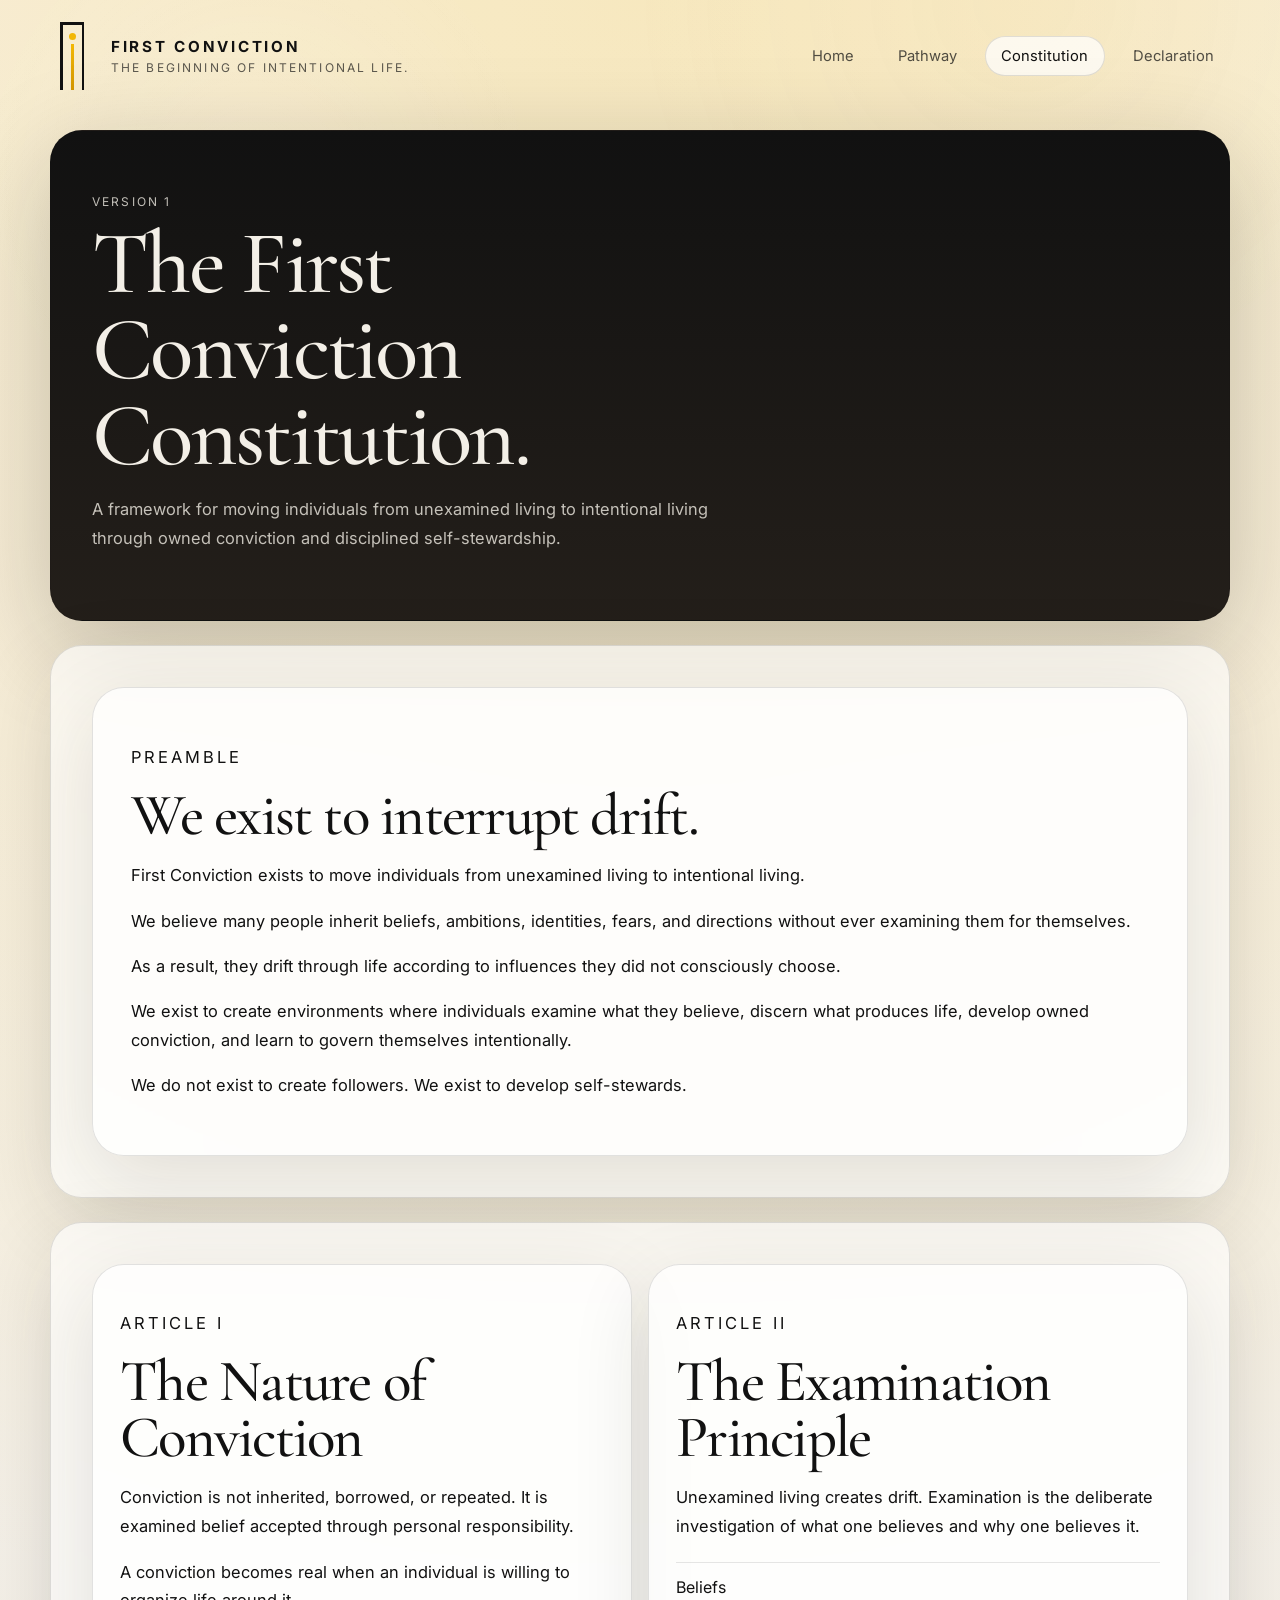
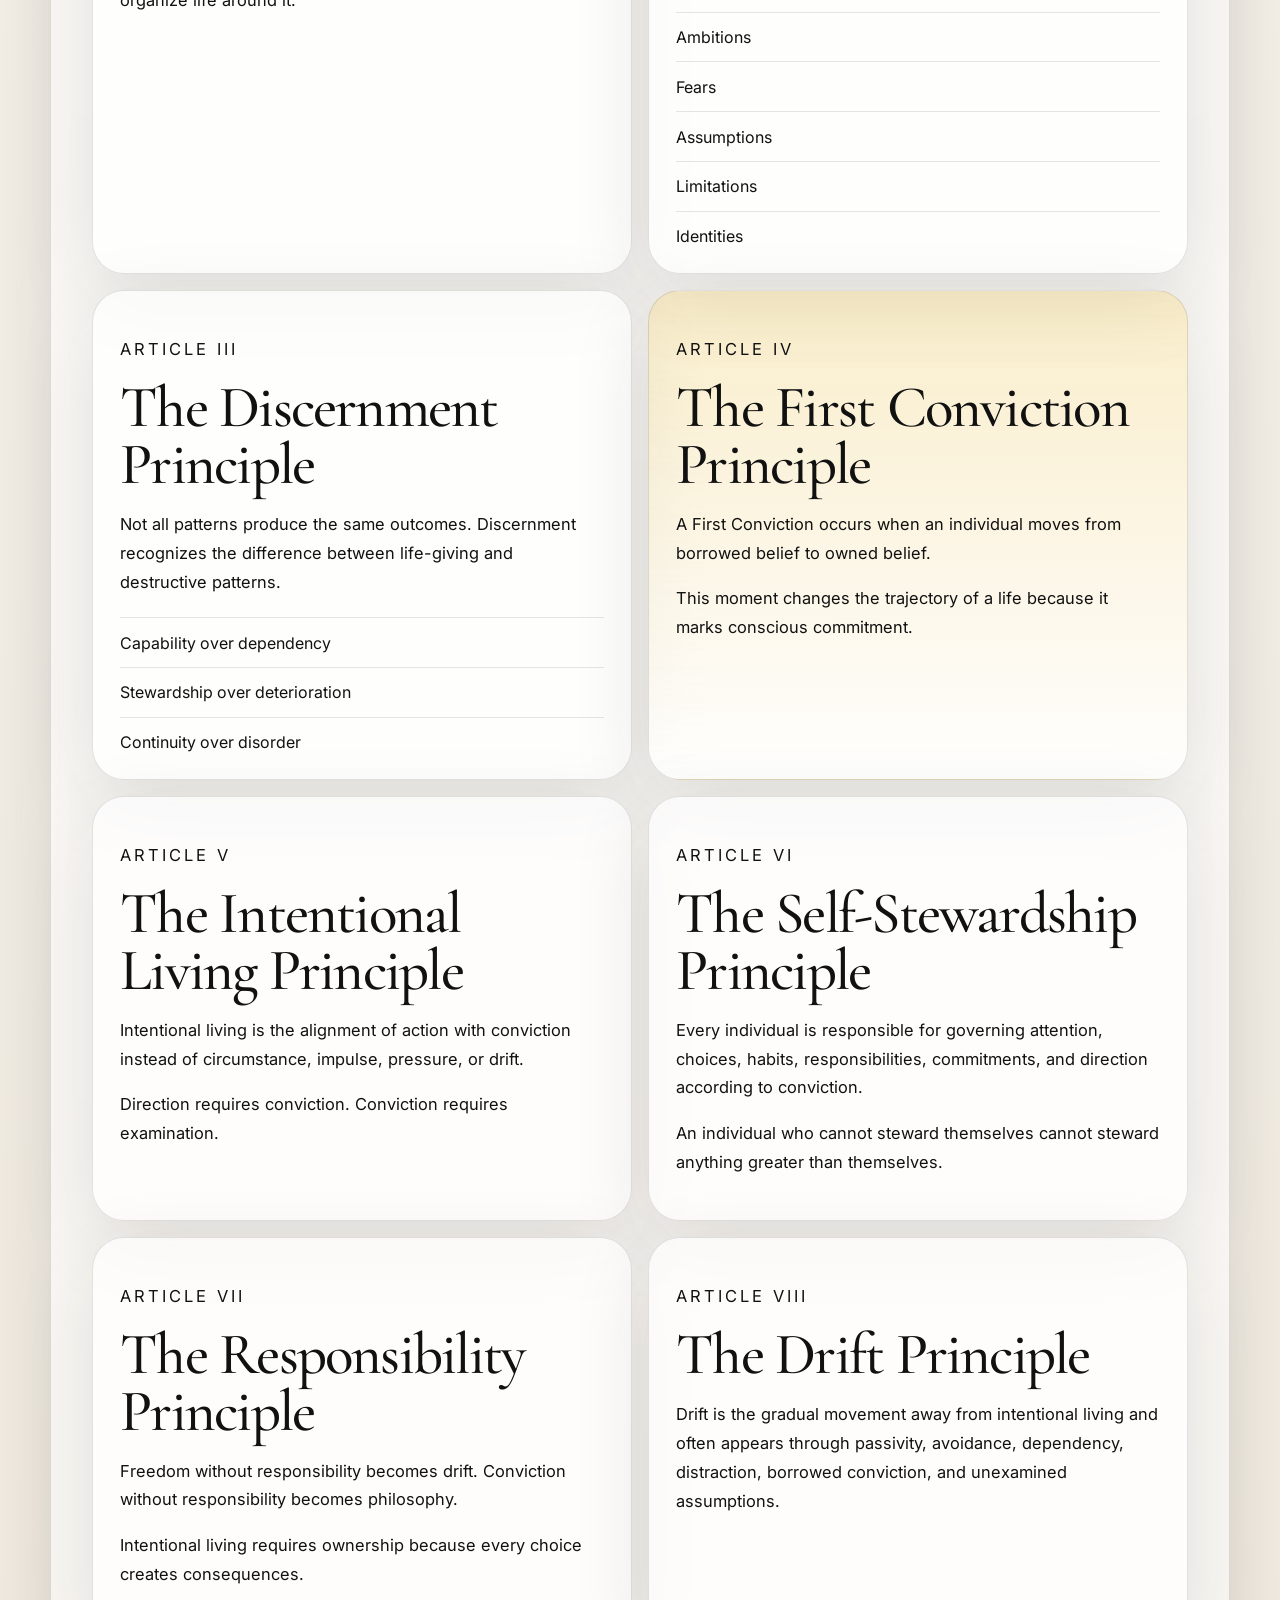
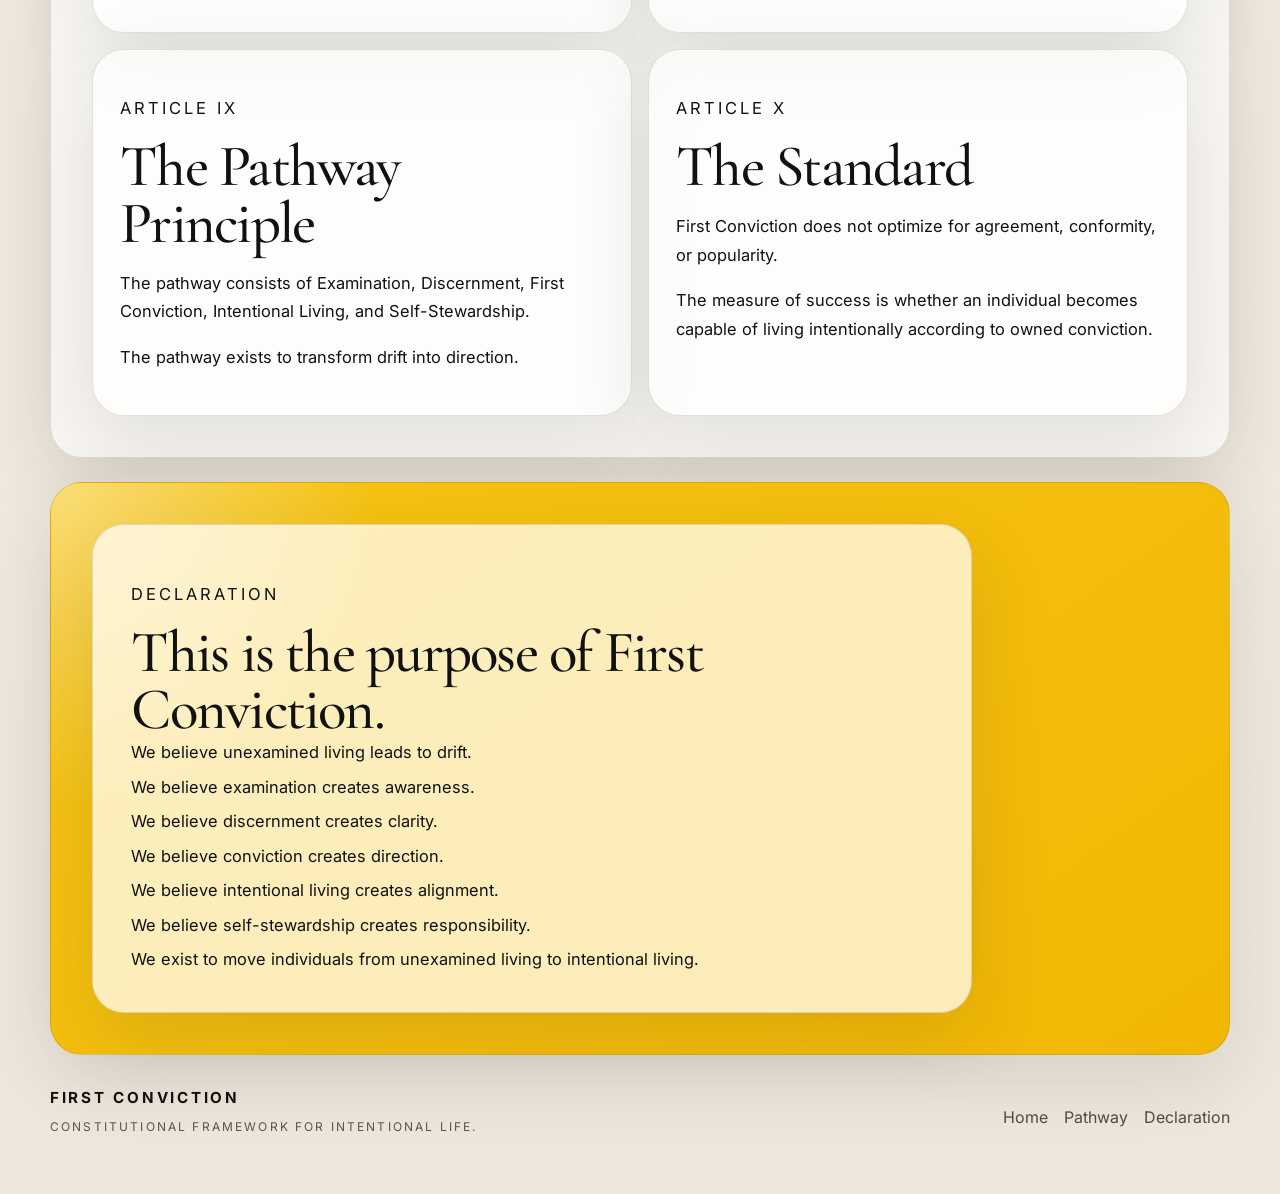
==== constitution.html @ e295a841 "Initial public site for First Conviction" ====
<!DOCTYPE html>
<html lang="en">
<head>
  <meta charset="UTF-8">
  <meta name="viewport" content="width=device-width, initial-scale=1.0">
  <title>First Conviction | Constitution</title>
  <meta name="description" content="Read the First Conviction Constitution, including the ten articles that define its doctrine and pathway.">
  <link rel="preconnect" href="https://fonts.googleapis.com">
  <link rel="preconnect" href="https://fonts.gstatic.com" crossorigin>
  <link href="https://fonts.googleapis.com/css2?family=Cormorant+Garamond:wght@400;500;600;700&family=Inter:wght@400;500;600;700;800&display=swap" rel="stylesheet">
  <link rel="icon" href="assets/brand-mark.svg" type="image/svg+xml">
  <link rel="stylesheet" href="styles.css">
</head>
<body data-page="constitution">
  <div class="site-shell">
    <header class="site-header">
      <a class="brand" href="index.html" aria-label="First Conviction home">
        <span class="brand-mark" aria-hidden="true">
          <span class="brand-mark__dot"></span>
          <span class="brand-mark__left"></span>
          <span class="brand-mark__center"></span>
          <span class="brand-mark__right"></span>
        </span>
        <span class="brand-copy">
          <strong>First Conviction</strong>
          <span>The beginning of intentional life.</span>
        </span>
      </a>
      <nav class="site-nav" aria-label="Primary">
        <a href="index.html">Home</a>
        <a href="pathway.html">Pathway</a>
        <a href="constitution.html">Constitution</a>
        <a href="declaration.html">Declaration</a>
      </nav>
    </header>

    <main>
      <section class="page-hero page-hero--dark reveal">
        <p class="eyebrow">Version 1</p>
        <h1>The First Conviction Constitution.</h1>
        <p class="page-hero__lede">
          A framework for moving individuals from unexamined living to intentional living through owned conviction and disciplined self-stewardship.
        </p>
      </section>

      <section class="section reveal">
        <article class="constitution-block">
          <p class="eyebrow">Preamble</p>
          <h2>We exist to interrupt drift.</h2>
          <p>First Conviction exists to move individuals from unexamined living to intentional living.</p>
          <p>We believe many people inherit beliefs, ambitions, identities, fears, and directions without ever examining them for themselves.</p>
          <p>As a result, they drift through life according to influences they did not consciously choose.</p>
          <p>We exist to create environments where individuals examine what they believe, discern what produces life, develop owned conviction, and learn to govern themselves intentionally.</p>
          <p>We do not exist to create followers. We exist to develop self-stewards.</p>
        </article>
      </section>

      <section class="section constitution-grid reveal">
        <article class="constitution-card">
          <p class="eyebrow">Article I</p>
          <h2>The Nature of Conviction</h2>
          <p>Conviction is not inherited, borrowed, or repeated. It is examined belief accepted through personal responsibility.</p>
          <p>A conviction becomes real when an individual is willing to organize life around it.</p>
        </article>
        <article class="constitution-card">
          <p class="eyebrow">Article II</p>
          <h2>The Examination Principle</h2>
          <p>Unexamined living creates drift. Examination is the deliberate investigation of what one believes and why one believes it.</p>
          <ul class="line-list">
            <li>Beliefs</li>
            <li>Ambitions</li>
            <li>Fears</li>
            <li>Assumptions</li>
            <li>Limitations</li>
            <li>Identities</li>
          </ul>
        </article>
        <article class="constitution-card">
          <p class="eyebrow">Article III</p>
          <h2>The Discernment Principle</h2>
          <p>Not all patterns produce the same outcomes. Discernment recognizes the difference between life-giving and destructive patterns.</p>
          <ul class="line-list">
            <li>Capability over dependency</li>
            <li>Stewardship over deterioration</li>
            <li>Continuity over disorder</li>
          </ul>
        </article>
        <article class="constitution-card constitution-card--accent">
          <p class="eyebrow">Article IV</p>
          <h2>The First Conviction Principle</h2>
          <p>A First Conviction occurs when an individual moves from borrowed belief to owned belief.</p>
          <p>This moment changes the trajectory of a life because it marks conscious commitment.</p>
        </article>
        <article class="constitution-card">
          <p class="eyebrow">Article V</p>
          <h2>The Intentional Living Principle</h2>
          <p>Intentional living is the alignment of action with conviction instead of circumstance, impulse, pressure, or drift.</p>
          <p>Direction requires conviction. Conviction requires examination.</p>
        </article>
        <article class="constitution-card">
          <p class="eyebrow">Article VI</p>
          <h2>The Self-Stewardship Principle</h2>
          <p>Every individual is responsible for governing attention, choices, habits, responsibilities, commitments, and direction according to conviction.</p>
          <p>An individual who cannot steward themselves cannot steward anything greater than themselves.</p>
        </article>
        <article class="constitution-card">
          <p class="eyebrow">Article VII</p>
          <h2>The Responsibility Principle</h2>
          <p>Freedom without responsibility becomes drift. Conviction without responsibility becomes philosophy.</p>
          <p>Intentional living requires ownership because every choice creates consequences.</p>
        </article>
        <article class="constitution-card">
          <p class="eyebrow">Article VIII</p>
          <h2>The Drift Principle</h2>
          <p>Drift is the gradual movement away from intentional living and often appears through passivity, avoidance, dependency, distraction, borrowed conviction, and unexamined assumptions.</p>
        </article>
        <article class="constitution-card">
          <p class="eyebrow">Article IX</p>
          <h2>The Pathway Principle</h2>
          <p>The pathway consists of Examination, Discernment, First Conviction, Intentional Living, and Self-Stewardship.</p>
          <p>The pathway exists to transform drift into direction.</p>
        </article>
        <article class="constitution-card">
          <p class="eyebrow">Article X</p>
          <h2>The Standard</h2>
          <p>First Conviction does not optimize for agreement, conformity, or popularity.</p>
          <p>The measure of success is whether an individual becomes capable of living intentionally according to owned conviction.</p>
        </article>
      </section>

      <section class="section section--gold reveal">
        <article class="constitution-block constitution-block--compact">
          <p class="eyebrow">Declaration</p>
          <h2>This is the purpose of First Conviction.</h2>
          <div class="declaration-lines">
            <p>We believe unexamined living leads to drift.</p>
            <p>We believe examination creates awareness.</p>
            <p>We believe discernment creates clarity.</p>
            <p>We believe conviction creates direction.</p>
            <p>We believe intentional living creates alignment.</p>
            <p>We believe self-stewardship creates responsibility.</p>
            <p>We exist to move individuals from unexamined living to intentional living.</p>
          </div>
        </article>
      </section>
    </main>

    <footer class="site-footer">
      <div>
        <strong>First Conviction</strong>
        <p>Constitutional framework for intentional life.</p>
      </div>
      <div class="footer-links">
        <a href="index.html">Home</a>
        <a href="pathway.html">Pathway</a>
        <a href="declaration.html">Declaration</a>
      </div>
    </footer>
  </div>

  <script src="script.js"></script>
</body>
</html>
---- styles.css ----
:root {
  --conviction-black: #111111;
  --threshold-ivory: #f3efe7;
  --first-yellow: #f2b705;
  --first-yellow-deep: #d39600;
  --ash-grey: #74706a;
  --clay-brown: #7a5e43;
  --midnight-brown: #241f1a;
  --paper: #fbf7f0;
  --border-soft: rgba(17, 17, 17, 0.12);
  --shadow-soft: 0 24px 80px rgba(36, 31, 26, 0.12);
  --shadow-deep: 0 28px 100px rgba(17, 17, 17, 0.22);
  --max-width: 1180px;
  --radius-large: 32px;
  --radius-medium: 20px;
}

*,
*::before,
*::after {
  box-sizing: border-box;
}

html {
  scroll-behavior: smooth;
}

body {
  margin: 0;
  font-family: "Inter", sans-serif;
  color: var(--conviction-black);
  background:
    radial-gradient(circle at top, rgba(242, 183, 5, 0.2), transparent 38%),
    linear-gradient(180deg, #f8f3ea 0%, #f3efe7 42%, #efe7db 100%);
}

body::before {
  content: "";
  position: fixed;
  inset: 0;
  background-image:
    linear-gradient(rgba(255, 255, 255, 0.08), rgba(255, 255, 255, 0.08)),
    radial-gradient(circle at 20% 20%, rgba(255, 255, 255, 0.2), transparent 22%),
    radial-gradient(circle at 80% 0%, rgba(242, 183, 5, 0.08), transparent 30%);
  pointer-events: none;
  opacity: 0.6;
}

a {
  color: inherit;
  text-decoration: none;
}

img {
  max-width: 100%;
  display: block;
}

.site-shell {
  position: relative;
  z-index: 1;
  min-height: 100vh;
}

.site-header,
.site-footer,
.section,
.hero,
.page-hero {
  width: min(var(--max-width), calc(100% - 2rem));
  margin-inline: auto;
}

.site-header {
  display: flex;
  align-items: center;
  justify-content: space-between;
  gap: 1.5rem;
  padding: 1.4rem 0 1rem;
}

.brand {
  display: inline-flex;
  align-items: center;
  gap: 1rem;
}

.brand-copy {
  display: grid;
  gap: 0.25rem;
}

.brand-copy strong,
.site-footer strong {
  font-size: 0.95rem;
  letter-spacing: 0.18em;
  text-transform: uppercase;
}

.brand-copy span,
.site-footer p,
.eyebrow {
  letter-spacing: 0.18em;
  text-transform: uppercase;
  font-size: 0.75rem;
}

.brand-copy span,
.site-footer p {
  color: rgba(17, 17, 17, 0.68);
}

.brand-mark {
  position: relative;
  width: 2.8rem;
  height: 4.2rem;
  display: inline-block;
}

.brand-mark__dot,
.brand-mark__left,
.brand-mark__center,
.brand-mark__right {
  position: absolute;
  display: block;
}

.brand-mark__dot {
  top: 0.65rem;
  left: 50%;
  width: 0.42rem;
  height: 0.42rem;
  margin-left: -0.21rem;
  border-radius: 999px;
  background: var(--first-yellow);
}

.brand-mark__left,
.brand-mark__right {
  top: 0;
  width: 0.18rem;
  height: 100%;
  background: var(--conviction-black);
}

.brand-mark__left {
  left: 0.65rem;
}

.brand-mark__right {
  right: 0.65rem;
}

.brand-mark__center {
  top: 1.35rem;
  left: 50%;
  width: 0.18rem;
  height: calc(100% - 1.35rem);
  margin-left: -0.09rem;
  background: linear-gradient(180deg, var(--first-yellow), var(--first-yellow-deep));
}

.site-header .brand-mark::before,
.site-header .brand-mark::after {
  content: "";
  position: absolute;
  top: 0;
  width: 1rem;
  height: 0.18rem;
  background: var(--conviction-black);
}

.site-header .brand-mark::before {
  left: 0.65rem;
}

.site-header .brand-mark::after {
  right: 0.65rem;
}

.site-nav {
  display: flex;
  flex-wrap: wrap;
  justify-content: flex-end;
  gap: 0.75rem;
}

.site-nav a {
  padding: 0.65rem 0.95rem;
  border: 1px solid transparent;
  border-radius: 999px;
  font-size: 0.92rem;
  color: rgba(17, 17, 17, 0.72);
  transition: background-color 180ms ease, border-color 180ms ease, color 180ms ease;
}

.site-nav a:hover,
.site-nav a[aria-current="page"] {
  color: var(--conviction-black);
  border-color: rgba(17, 17, 17, 0.12);
  background: rgba(255, 255, 255, 0.72);
}

.hero {
  display: grid;
  grid-template-columns: 1.35fr minmax(280px, 0.8fr);
  gap: 1.5rem;
  padding: 3rem 0 2rem;
}

.hero__content,
.hero__panel,
.page-hero,
.section,
.split-section__panel,
.quote-panel,
.constitution-block,
.constitution-card,
.manifesto-card,
.timeline__item {
  border: 1px solid var(--border-soft);
  box-shadow: var(--shadow-soft);
}

.hero__content,
.hero__panel {
  border-radius: var(--radius-large);
  padding: clamp(2rem, 4vw, 4rem);
}

.hero__content {
  background:
    radial-gradient(circle at top left, rgba(255, 234, 170, 0.32), transparent 35%),
    linear-gradient(145deg, #f8f3ea 0%, #f2ebe0 100%);
}

.hero__panel {
  align-self: stretch;
  background:
    linear-gradient(180deg, rgba(17, 17, 17, 0.96), rgba(36, 31, 26, 0.96)),
    var(--conviction-black);
  color: var(--threshold-ivory);
}

.hero h1,
.page-hero h1,
.section-heading h2,
.split-section h2,
.constitution-block h2,
.constitution-card h2,
.manifesto__intro h2,
.timeline h2,
.quote-panel blockquote,
.hero__panel blockquote {
  font-family: "Cormorant Garamond", serif;
  font-weight: 500;
  line-height: 0.96;
  letter-spacing: -0.03em;
  margin: 0;
}

.hero h1 {
  font-size: clamp(3.7rem, 9vw, 7.3rem);
  max-width: 10ch;
}

.hero__lede,
.page-hero__lede,
.principle-card p,
.split-section p,
.constitution-card p,
.constitution-block p,
.manifesto-card p,
.timeline p,
.quote-card p,
.quote-panel {
  font-size: 1.03rem;
  line-height: 1.75;
}

.hero__lede {
  max-width: 54ch;
  margin: 1.5rem 0 0;
  color: rgba(17, 17, 17, 0.82);
}

.hero__actions {
  display: flex;
  flex-wrap: wrap;
  gap: 0.9rem;
  margin-top: 2rem;
}

.button,
.text-link {
  transition: transform 180ms ease, box-shadow 180ms ease, background-color 180ms ease;
}

.button {
  display: inline-flex;
  align-items: center;
  justify-content: center;
  min-height: 3.3rem;
  padding: 0.9rem 1.2rem;
  border-radius: 999px;
  font-weight: 700;
  letter-spacing: 0.04em;
  text-transform: uppercase;
  font-size: 0.78rem;
}

.button:hover,
.text-link:hover {
  transform: translateY(-2px);
}

.button--primary {
  background: linear-gradient(135deg, var(--first-yellow), #ffd44c);
  color: var(--conviction-black);
  box-shadow: 0 18px 35px rgba(242, 183, 5, 0.25);
}

.button--ghost {
  border: 1px solid rgba(17, 17, 17, 0.12);
  background: rgba(255, 255, 255, 0.66);
}

.hero__panel blockquote,
.quote-panel blockquote {
  font-size: clamp(2rem, 4vw, 3.5rem);
}

.hero__panel p {
  color: rgba(243, 239, 231, 0.82);
}

.section,
.page-hero {
  margin-top: 1.5rem;
  border-radius: var(--radius-large);
  padding: clamp(1.8rem, 3.2vw, 3.2rem);
  background: rgba(255, 255, 255, 0.62);
  backdrop-filter: blur(10px);
}

.page-hero {
  padding-top: clamp(2.5rem, 4vw, 4rem);
  padding-bottom: clamp(2.5rem, 4vw, 4rem);
}

.page-hero--dark {
  background:
    linear-gradient(180deg, rgba(17, 17, 17, 0.94), rgba(36, 31, 26, 0.96)),
    var(--conviction-black);
  color: var(--threshold-ivory);
  box-shadow: var(--shadow-deep);
}

.page-hero--dark .page-hero__lede,
.page-hero--dark .eyebrow {
  color: rgba(243, 239, 231, 0.78);
}

.page-hero--gold {
  background:
    radial-gradient(circle at top right, rgba(255, 255, 255, 0.5), transparent 28%),
    linear-gradient(145deg, #f7c514, var(--first-yellow));
}

.page-hero--light {
  background:
    radial-gradient(circle at top left, rgba(242, 183, 5, 0.2), transparent 24%),
    linear-gradient(145deg, rgba(255, 255, 255, 0.88), rgba(243, 239, 231, 0.88));
}

.page-hero h1 {
  font-size: clamp(3rem, 7vw, 5.8rem);
  max-width: 12ch;
}

.page-hero__lede {
  max-width: 62ch;
  margin-top: 1rem;
}

.section--gold {
  background:
    radial-gradient(circle at top left, rgba(255, 255, 255, 0.42), transparent 25%),
    linear-gradient(145deg, #f7c514, var(--first-yellow));
}

.section-heading {
  display: grid;
  gap: 0.75rem;
  margin-bottom: 1.5rem;
}

.section-heading h2,
.split-section h2,
.constitution-block h2,
.constitution-card h2,
.manifesto__intro h2,
.timeline h2 {
  font-size: clamp(2.2rem, 4.6vw, 4rem);
}

.principles-grid,
.quote-grid,
.constitution-grid,
.manifesto__beliefs {
  display: grid;
  gap: 1rem;
}

.principles-grid,
.quote-grid,
.manifesto__beliefs {
  grid-template-columns: repeat(3, minmax(0, 1fr));
}

.principle-card,
.quote-card,
.manifesto-card {
  border-radius: var(--radius-medium);
  padding: 1.4rem;
  background: rgba(255, 255, 255, 0.72);
  border: 1px solid rgba(17, 17, 17, 0.1);
}

.principle-card h3,
.path-step h3,
.quote-card__label,
.manifesto-card h3 {
  margin-top: 0;
  letter-spacing: 0.12em;
  text-transform: uppercase;
  font-size: 0.86rem;
}

.pathway-strip {
  display: grid;
  grid-template-columns: repeat(6, minmax(0, 1fr));
  gap: 1rem;
}

.path-step {
  position: relative;
  min-height: 16rem;
  padding: 1.3rem;
  border-radius: var(--radius-medium);
  background: linear-gradient(180deg, rgba(255, 255, 255, 0.72), rgba(247, 243, 236, 0.84));
  border: 1px solid rgba(17, 17, 17, 0.1);
  display: grid;
  align-content: start;
}

.path-step--accent {
  background: linear-gradient(180deg, rgba(242, 183, 5, 0.2), rgba(255, 255, 255, 0.8));
  border-color: rgba(242, 183, 5, 0.5);
}

.path-step__number,
.timeline__number {
  display: inline-flex;
  align-items: center;
  justify-content: center;
  width: 2.4rem;
  height: 2.4rem;
  border-radius: 999px;
  border: 1px solid rgba(17, 17, 17, 0.15);
  margin-bottom: 1.1rem;
  font-weight: 700;
}

.split-section {
  display: grid;
  grid-template-columns: repeat(2, minmax(0, 1fr));
  gap: 1rem;
  background: transparent;
  border: 0;
  box-shadow: none;
  padding: 0;
}

.split-section__panel {
  border-radius: var(--radius-large);
  padding: clamp(1.8rem, 3vw, 3rem);
}

.split-section__panel--dark {
  background:
    linear-gradient(180deg, rgba(17, 17, 17, 0.95), rgba(36, 31, 26, 0.96)),
    var(--conviction-black);
  color: var(--threshold-ivory);
  box-shadow: var(--shadow-deep);
}

.split-section__panel--dark p,
.split-section__panel--dark .eyebrow,
.split-section__panel--dark li,
.split-section__panel--dark .text-link {
  color: rgba(243, 239, 231, 0.82);
}

.split-section__panel--light {
  background: rgba(255, 255, 255, 0.72);
}

.line-list {
  list-style: none;
  padding: 0;
  margin: 1.3rem 0 0;
  display: grid;
  gap: 0.9rem;
}

.line-list li {
  padding-top: 0.9rem;
  border-top: 1px solid rgba(17, 17, 17, 0.1);
}

.text-link {
  display: inline-flex;
  align-items: center;
  gap: 0.5rem;
  margin-top: 1rem;
  font-weight: 700;
  text-transform: uppercase;
  letter-spacing: 0.08em;
  font-size: 0.8rem;
}

.text-link::after {
  content: "\2192";
}

.quote-grid {
  grid-template-columns: repeat(3, minmax(0, 1fr));
}

.quote-card {
  min-height: 12rem;
}

.quote-card__label {
  color: rgba(17, 17, 17, 0.56);
}

.timeline {
  display: grid;
  gap: 1rem;
}

.timeline__item {
  display: grid;
  grid-template-columns: auto 1fr;
  gap: 1.2rem;
  align-items: start;
  border-radius: var(--radius-medium);
  padding: 1.5rem;
  background: rgba(255, 255, 255, 0.72);
}

.timeline__item--accent {
  background:
    linear-gradient(180deg, rgba(242, 183, 5, 0.16), rgba(255, 255, 255, 0.82));
}

.timeline__item .prompt {
  margin-bottom: 0;
  color: var(--clay-brown);
  font-weight: 600;
}

.constitution-grid {
  grid-template-columns: repeat(2, minmax(0, 1fr));
}

.constitution-card,
.constitution-block {
  border-radius: var(--radius-large);
  background: rgba(255, 255, 255, 0.72);
}

.constitution-card {
  padding: 1.7rem;
}

.constitution-card--accent {
  background: linear-gradient(180deg, rgba(242, 183, 5, 0.18), rgba(255, 255, 255, 0.8));
}

.constitution-block {
  padding: clamp(1.9rem, 3vw, 3rem);
}

.constitution-block--compact {
  max-width: 880px;
}

.declaration-lines {
  display: grid;
  gap: 0.35rem;
}

.declaration-lines p {
  margin: 0;
}

.manifesto {
  display: grid;
  gap: 1.5rem;
}

.manifesto__intro {
  max-width: 64ch;
}

.quote-panel {
  display: grid;
  gap: 1.5rem;
  border-radius: var(--radius-large);
  padding: clamp(2rem, 3vw, 3rem);
  background: linear-gradient(145deg, rgba(255, 255, 255, 0.86), rgba(247, 243, 236, 0.9));
}

.site-footer {
  display: flex;
  justify-content: space-between;
  align-items: center;
  gap: 1rem;
  padding: 2rem 0 3rem;
}

.footer-links {
  display: flex;
  flex-wrap: wrap;
  gap: 1rem;
}

.footer-links a {
  color: rgba(17, 17, 17, 0.72);
}

.reveal {
  opacity: 0;
  transform: translateY(24px);
  transition: opacity 700ms ease, transform 700ms ease;
}

.reveal.is-visible {
  opacity: 1;
  transform: translateY(0);
}

@media (max-width: 1080px) {
  .hero,
  .split-section,
  .principles-grid,
  .quote-grid,
  .constitution-grid,
  .manifesto__beliefs {
    grid-template-columns: 1fr;
  }

  .pathway-strip {
    grid-template-columns: repeat(2, minmax(0, 1fr));
  }
}

@media (max-width: 760px) {
  .site-header,
  .site-footer {
    flex-direction: column;
    align-items: flex-start;
  }

  .site-nav {
    justify-content: flex-start;
  }

  .hero {
    grid-template-columns: 1fr;
    padding-top: 1.5rem;
  }

  .hero h1,
  .page-hero h1,
  .section-heading h2,
  .split-section h2,
  .constitution-block h2,
  .constitution-card h2,
  .manifesto__intro h2,
  .timeline h2,
  .hero__panel blockquote,
  .quote-panel blockquote {
    line-height: 1.02;
  }

  .pathway-strip,
  .constitution-grid {
    grid-template-columns: 1fr;
  }

  .timeline__item {
    grid-template-columns: 1fr;
  }
}

@media (prefers-reduced-motion: reduce) {
  html {
    scroll-behavior: auto;
  }

  .reveal,
  .button,
  .text-link,
  .site-nav a {
    transition: none;
  }

  .reveal {
    opacity: 1;
    transform: none;
  }
}
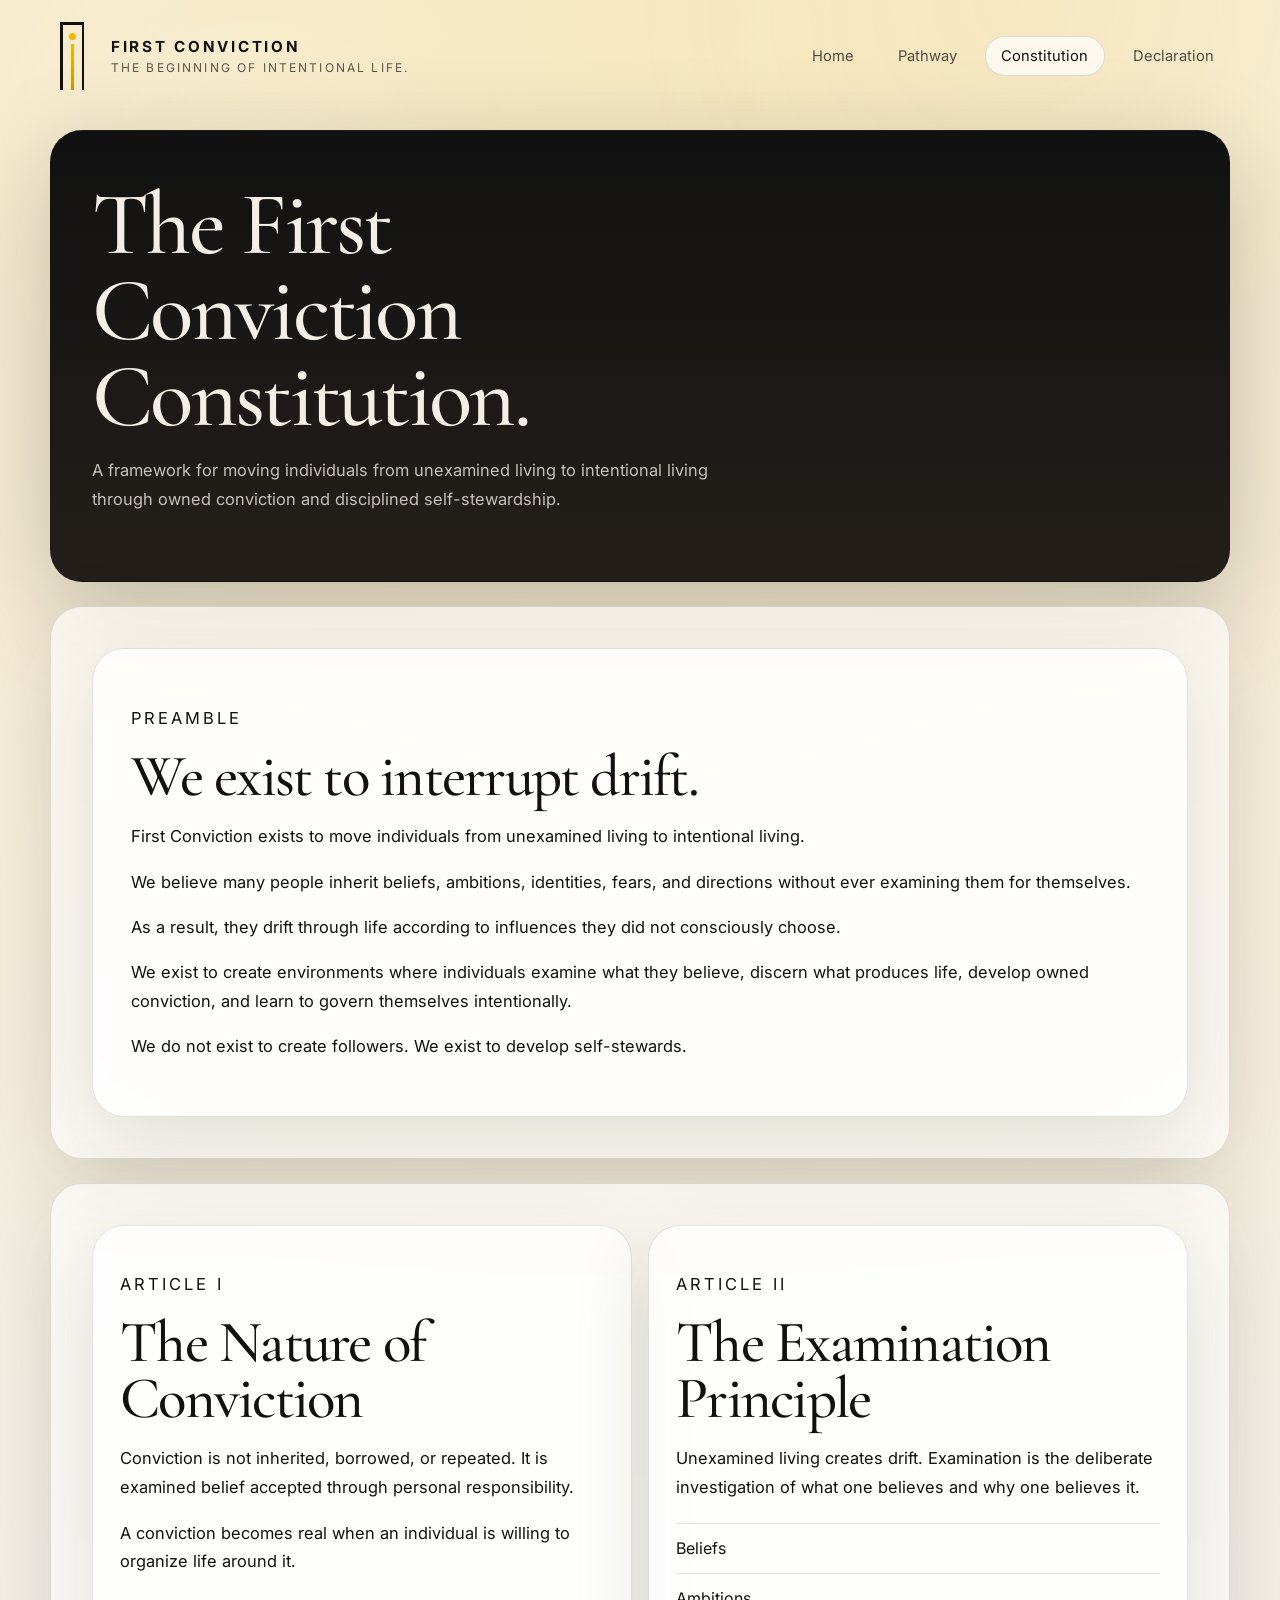
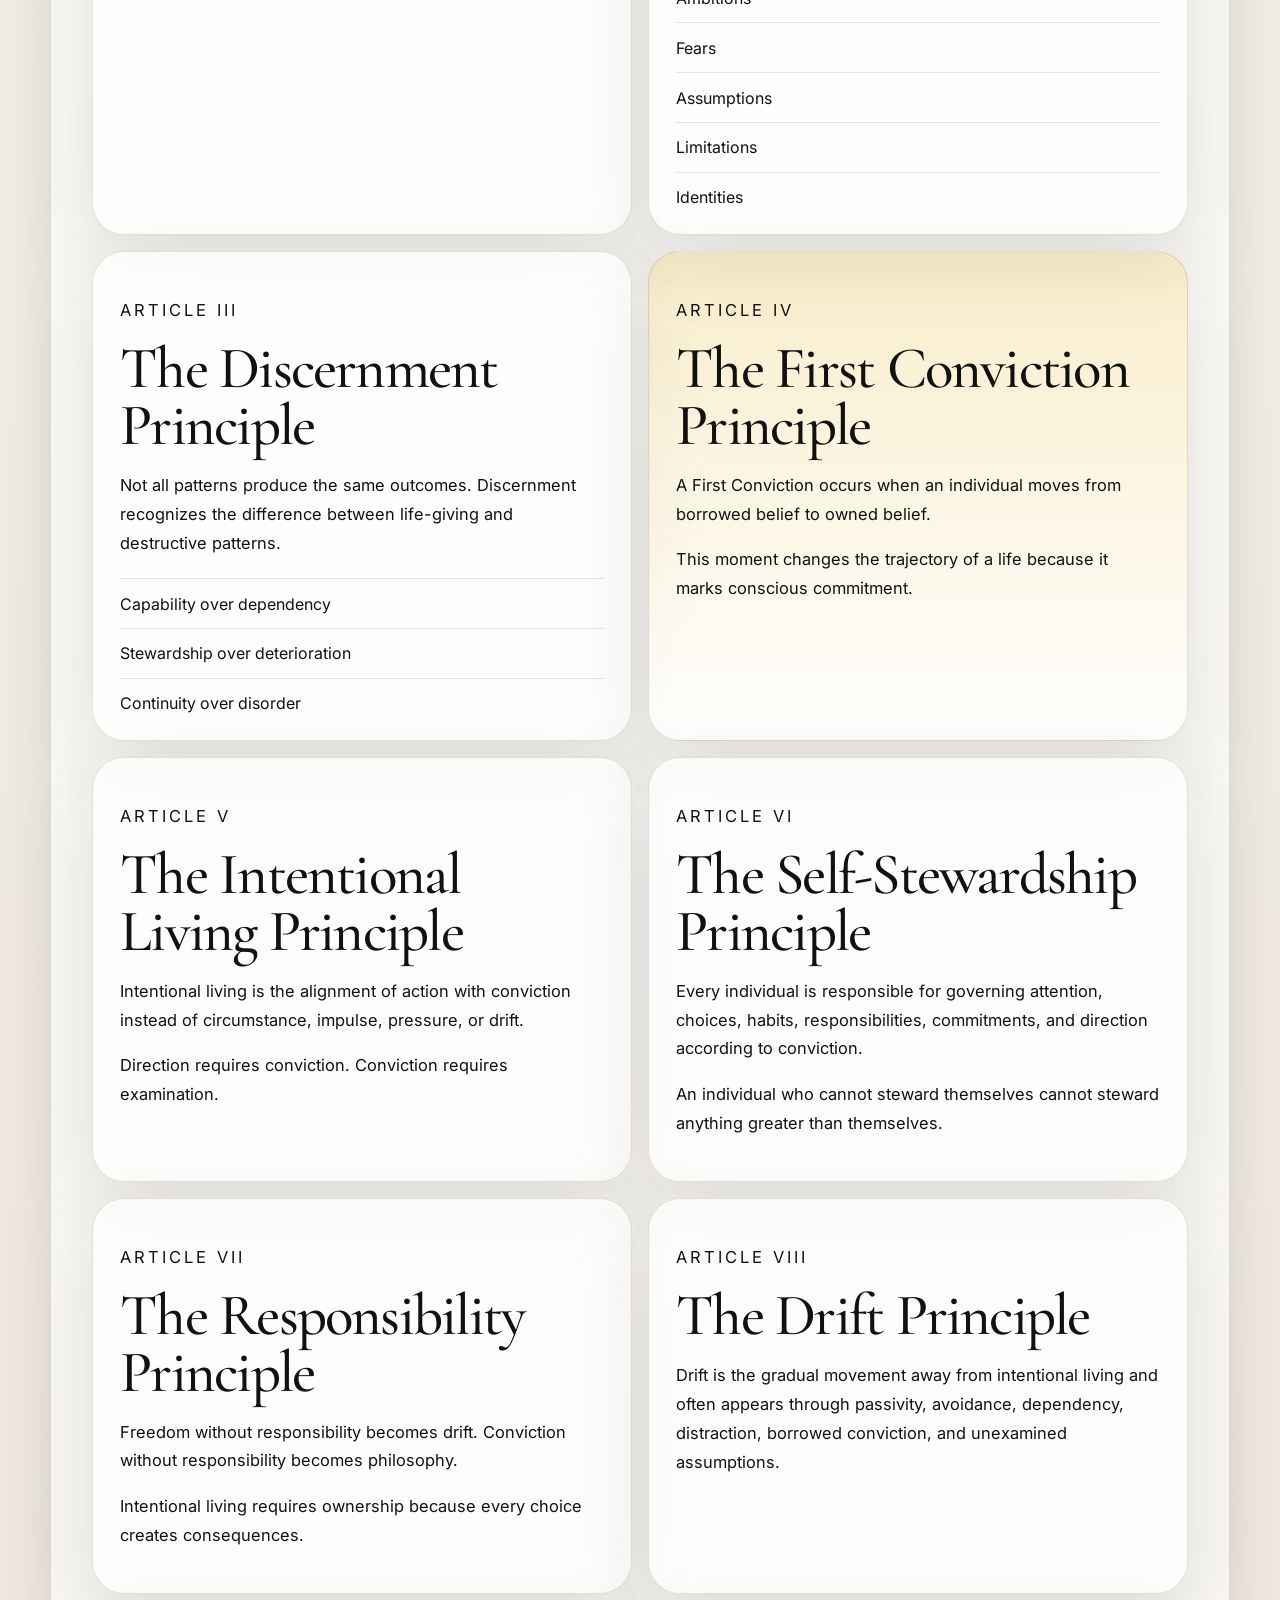
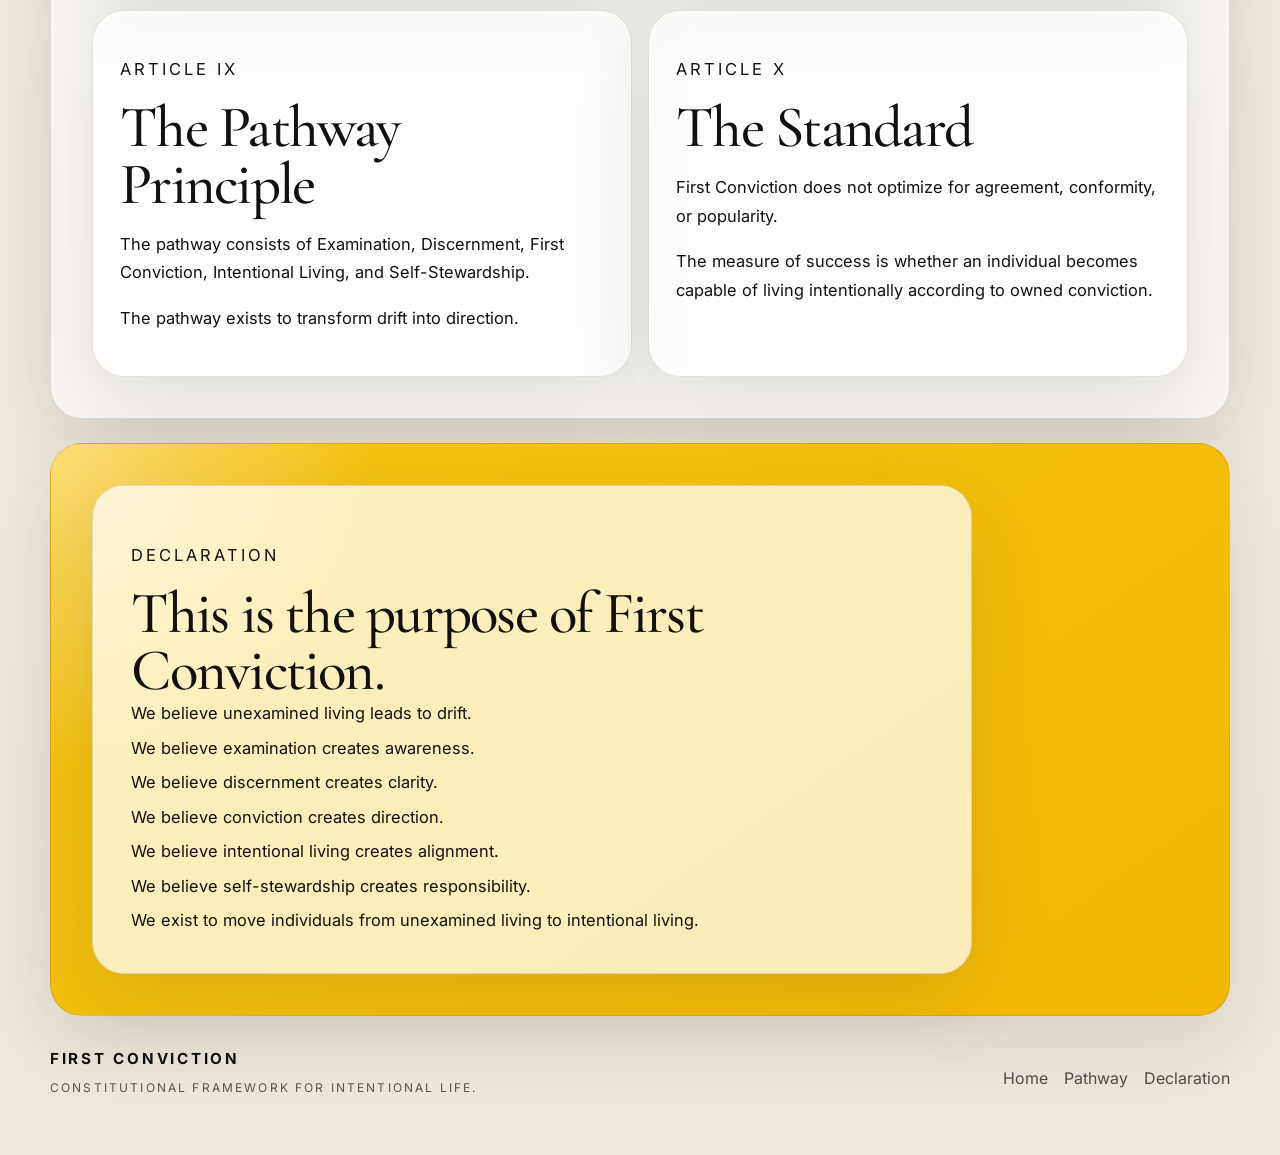
==== commit 5de363ea: "Remove version references" ====
--- a/constitution.html
+++ b/constitution.html
@@ -36,7 +36,6 @@
 
     <main>
       <section class="page-hero page-hero--dark reveal">
-        <p class="eyebrow">Version 1</p>
         <h1>The First Conviction Constitution.</h1>
         <p class="page-hero__lede">
           A framework for moving individuals from unexamined living to intentional living through owned conviction and disciplined self-stewardship.
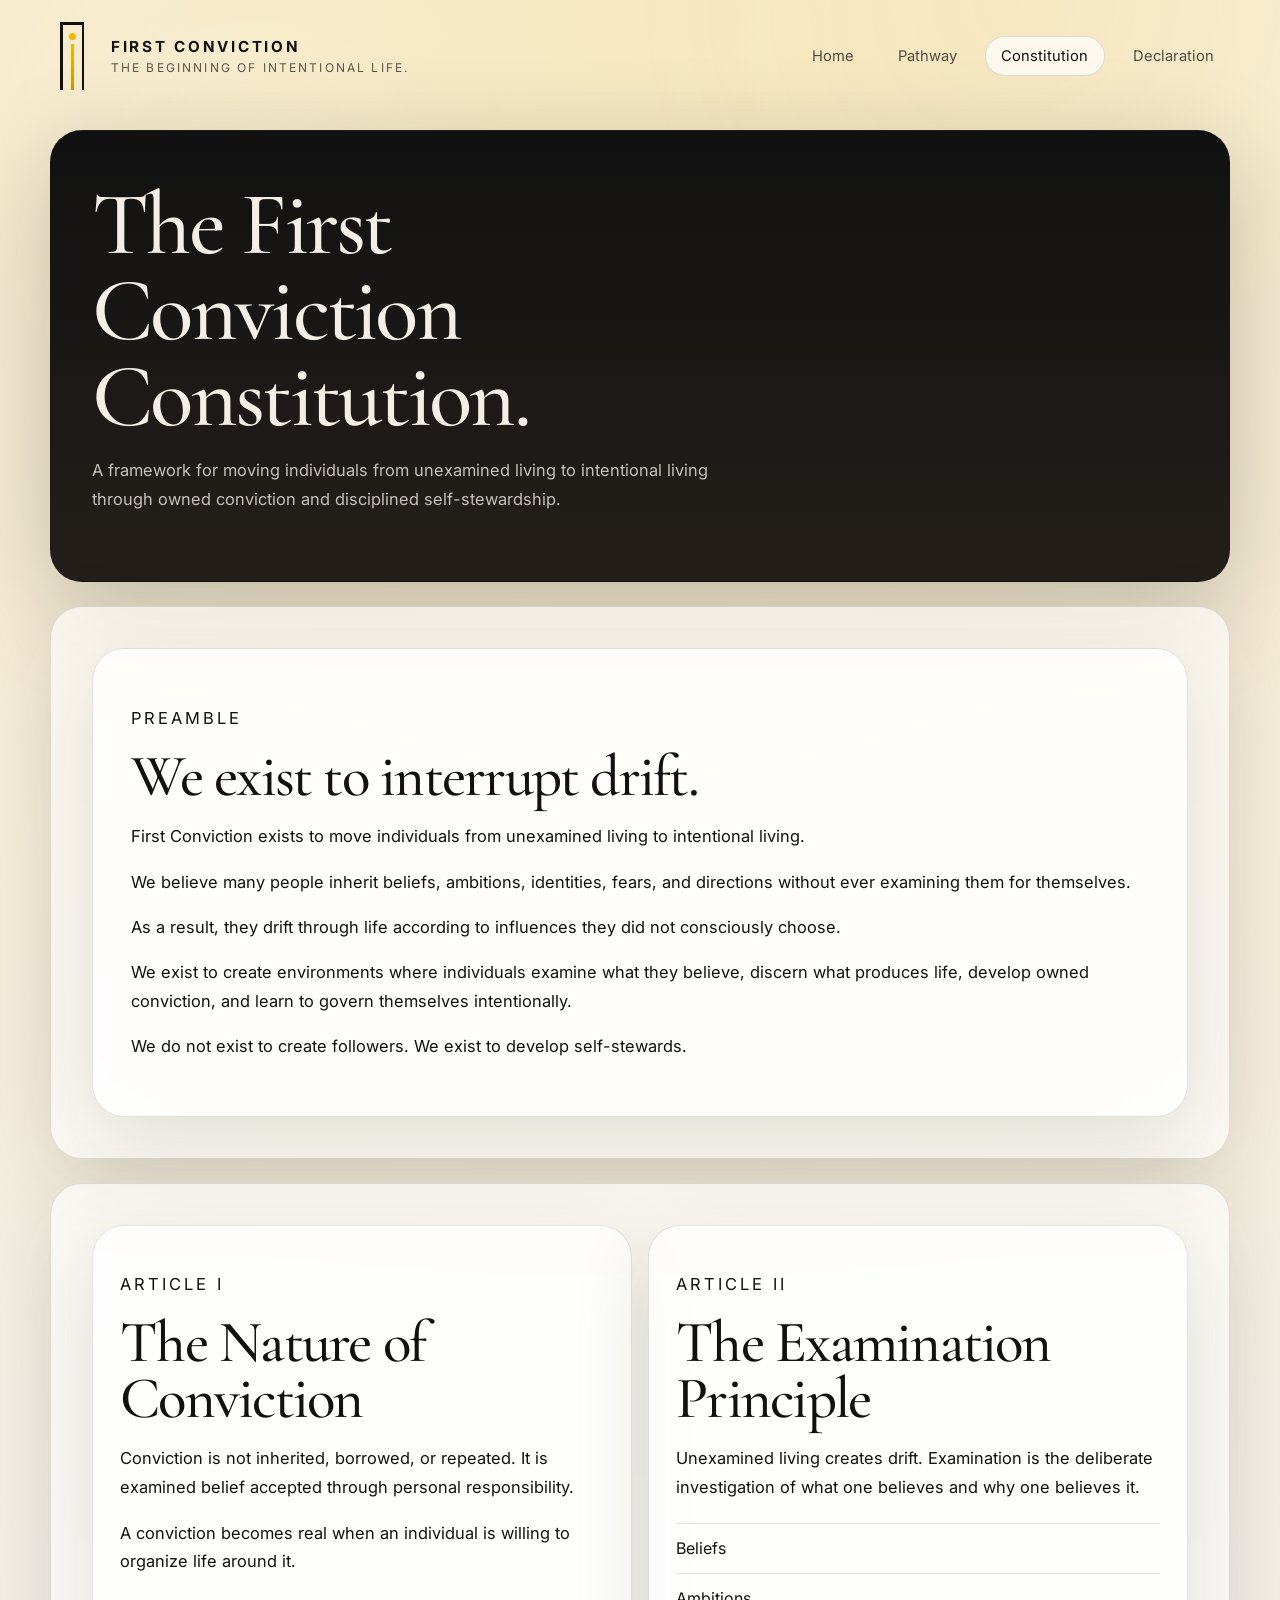
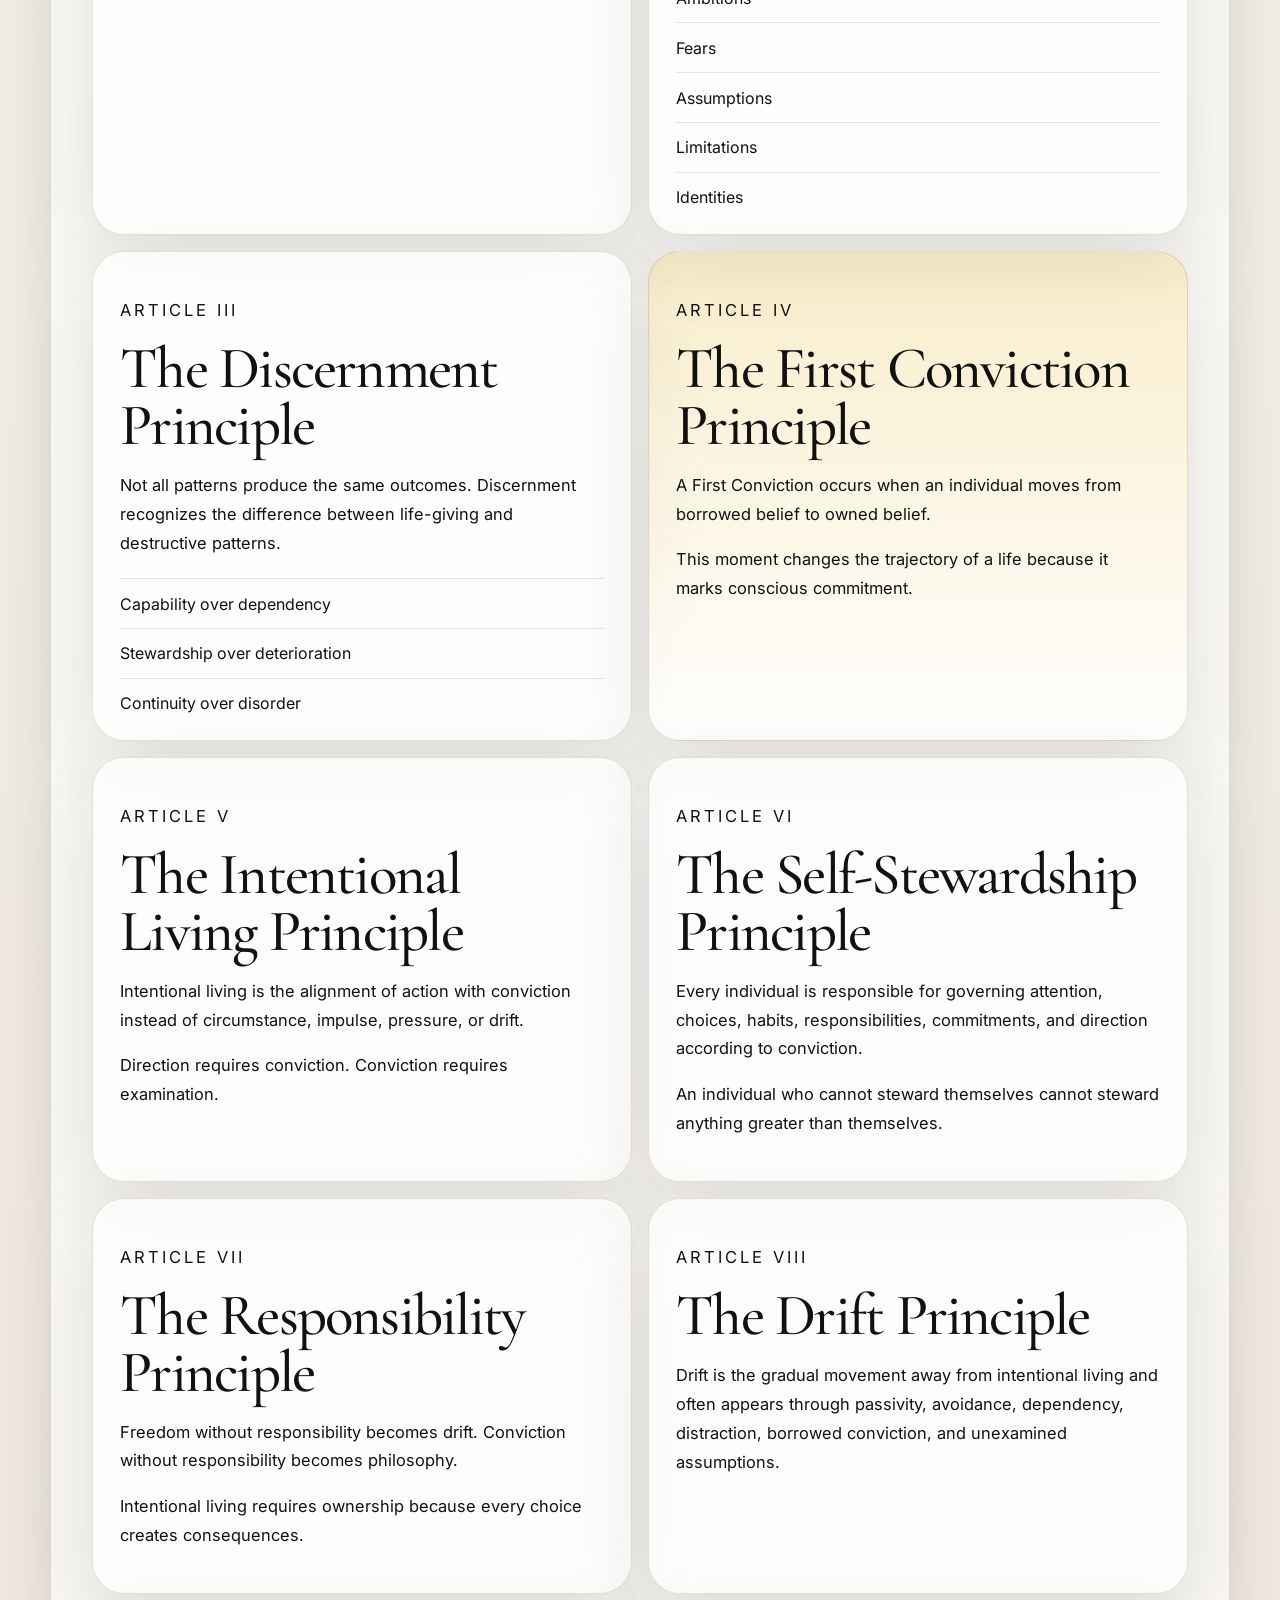
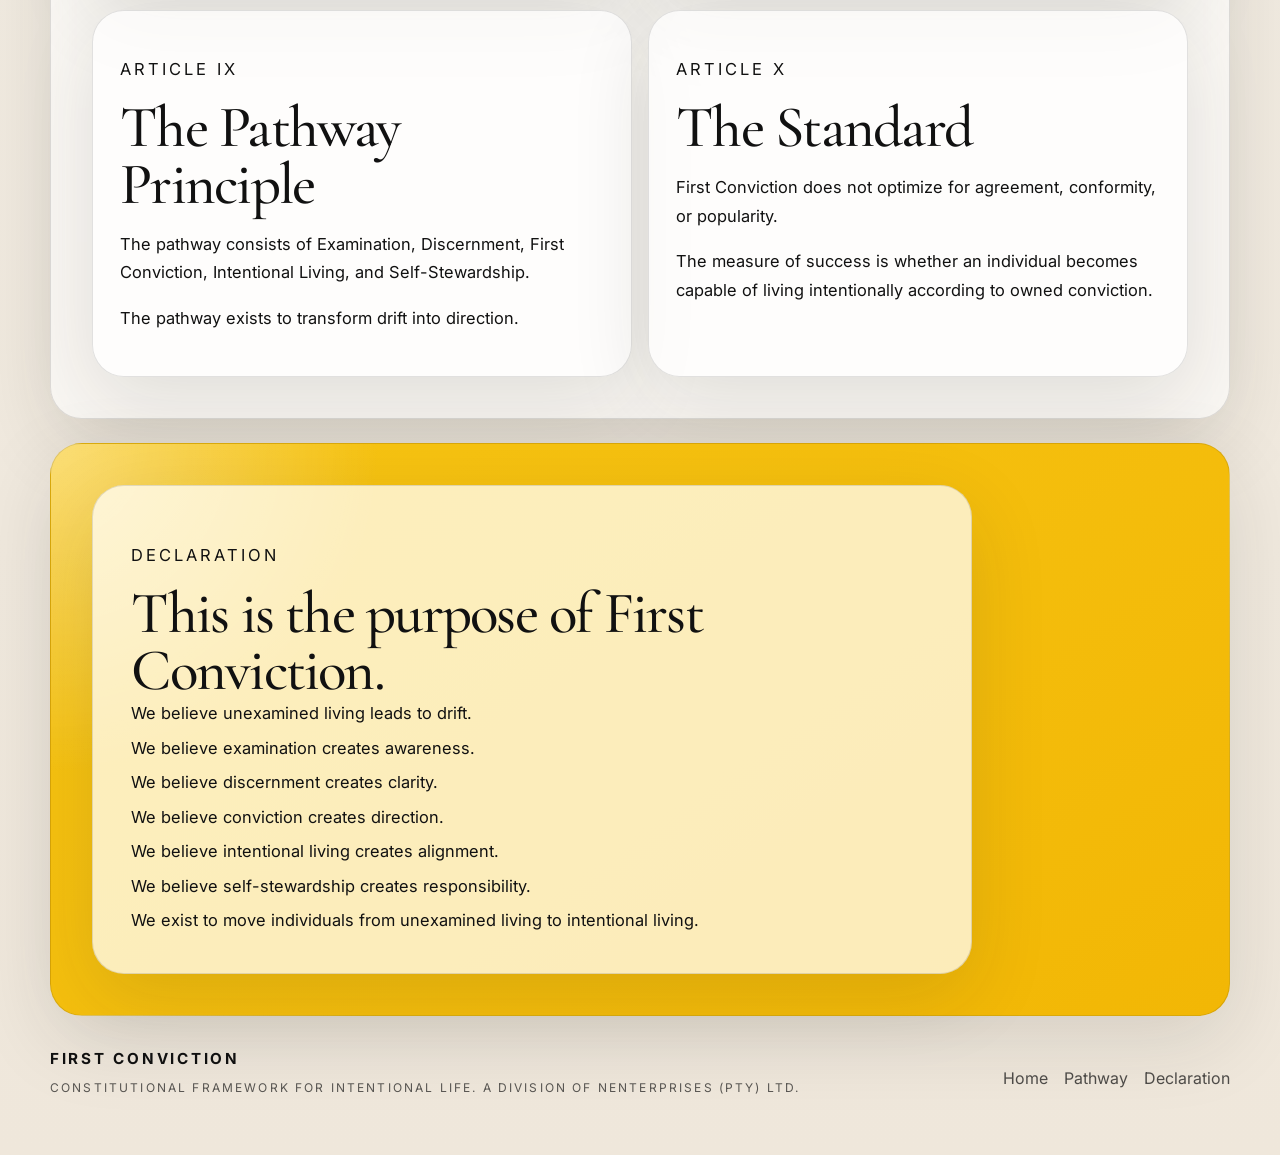
==== commit dfc6da2e: "Add Nenterprises footer attribution" ====
--- a/constitution.html
+++ b/constitution.html
@@ -147,7 +147,7 @@
     <footer class="site-footer">
       <div>
         <strong>First Conviction</strong>
-        <p>Constitutional framework for intentional life.</p>
+        <p>Constitutional framework for intentional life. A division of Nenterprises (Pty) Ltd.</p>
       </div>
       <div class="footer-links">
         <a href="index.html">Home</a>
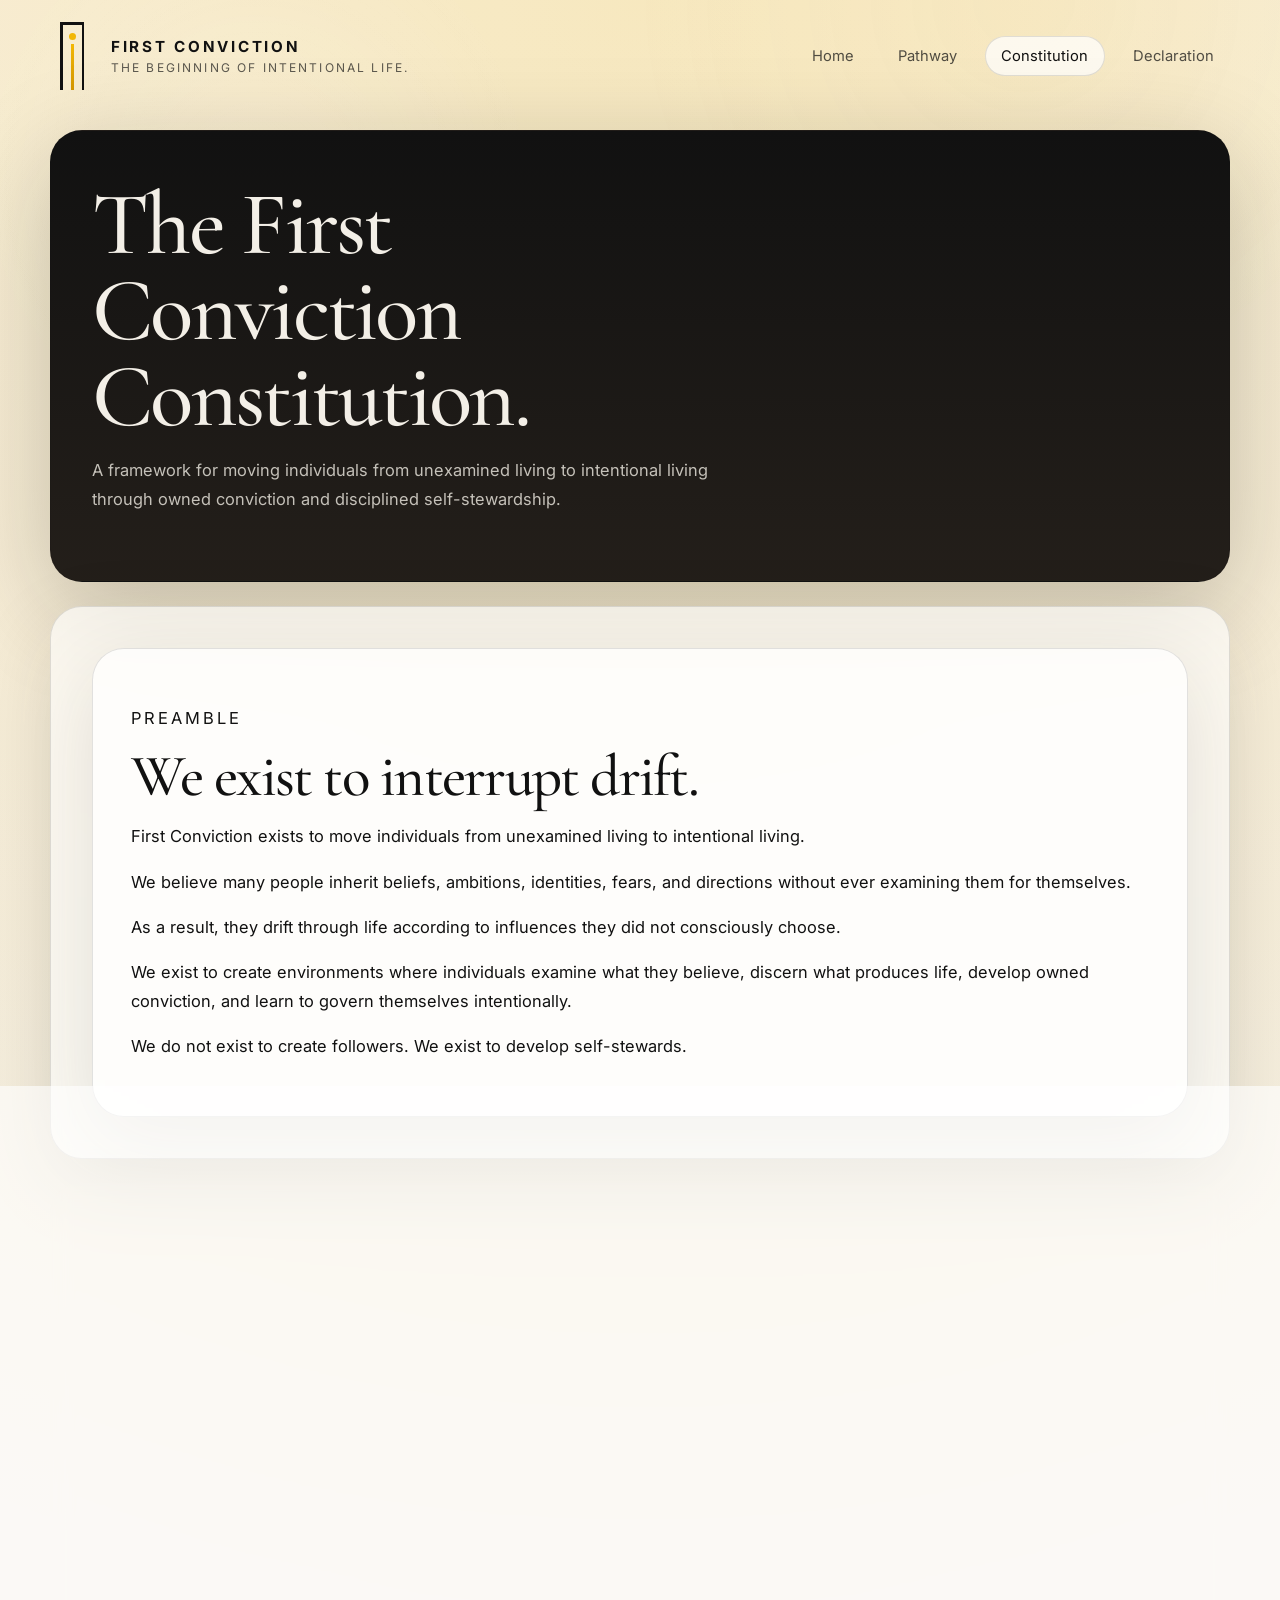
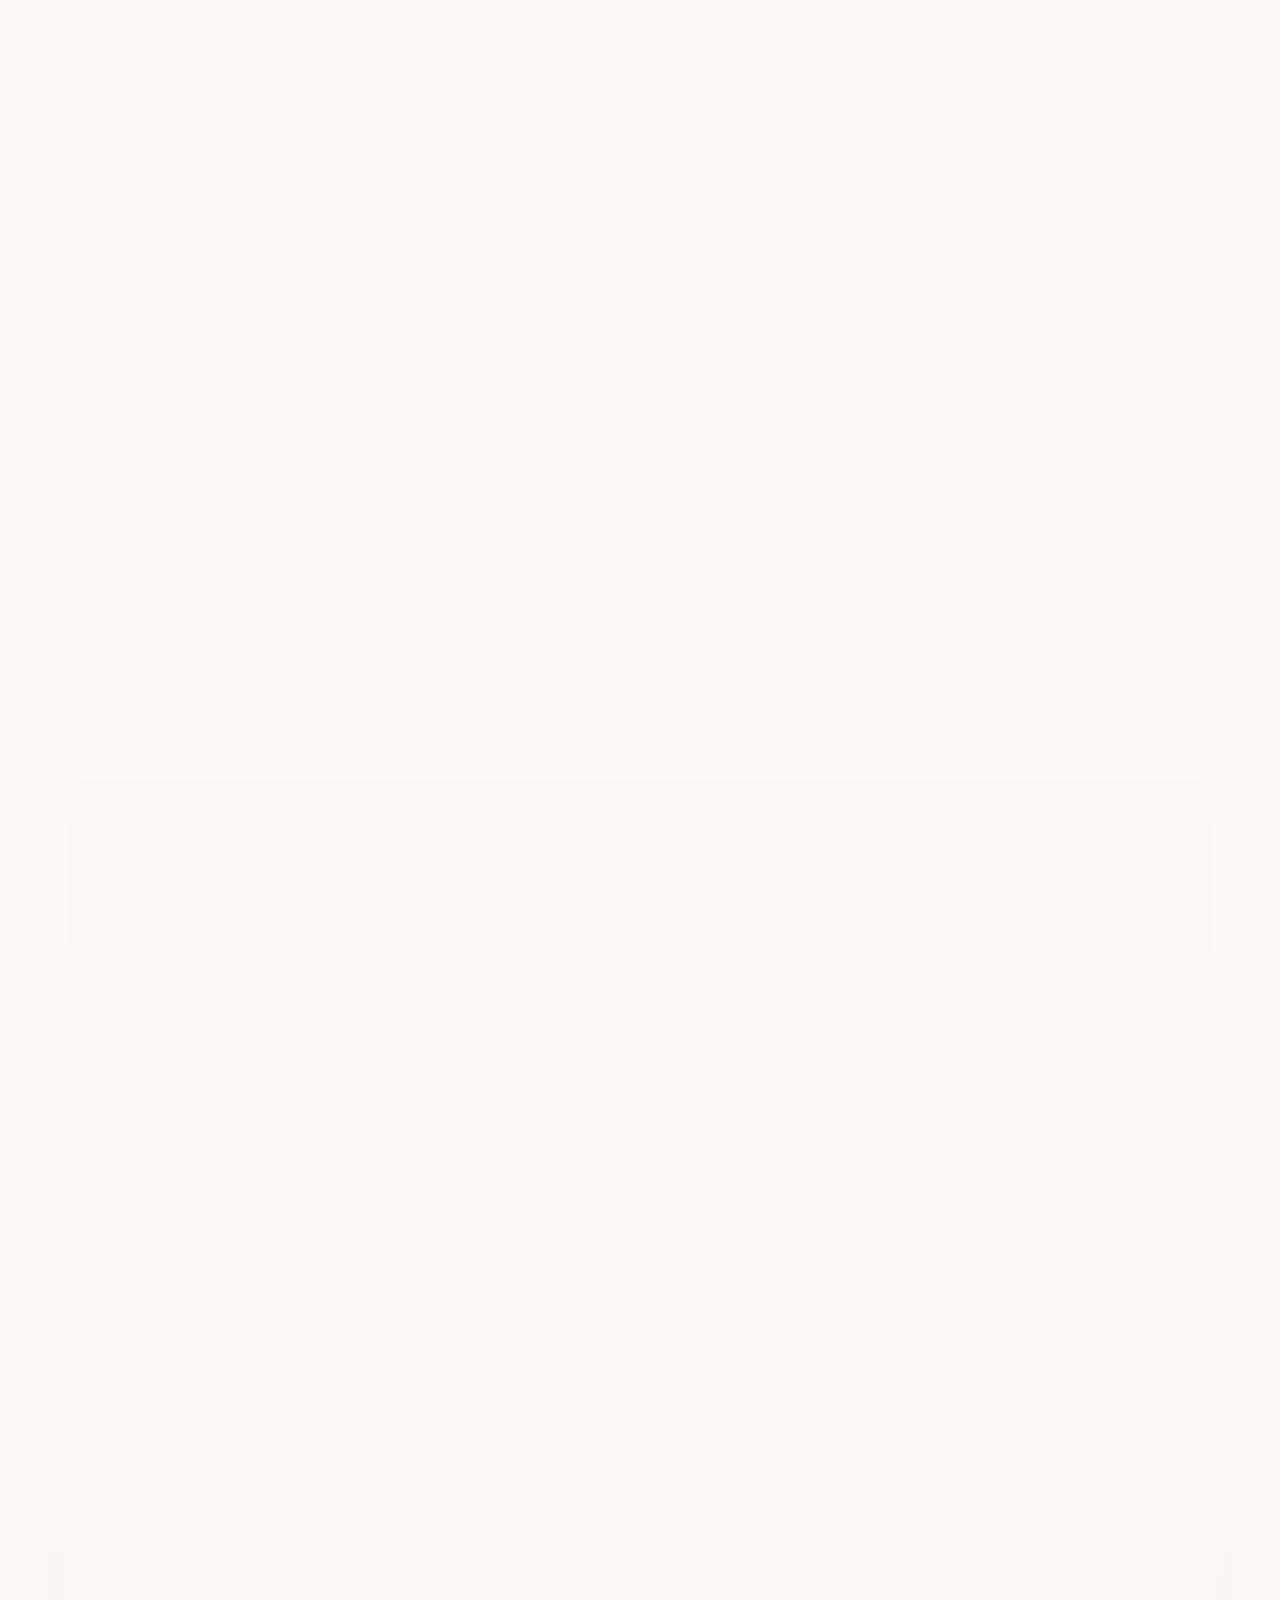
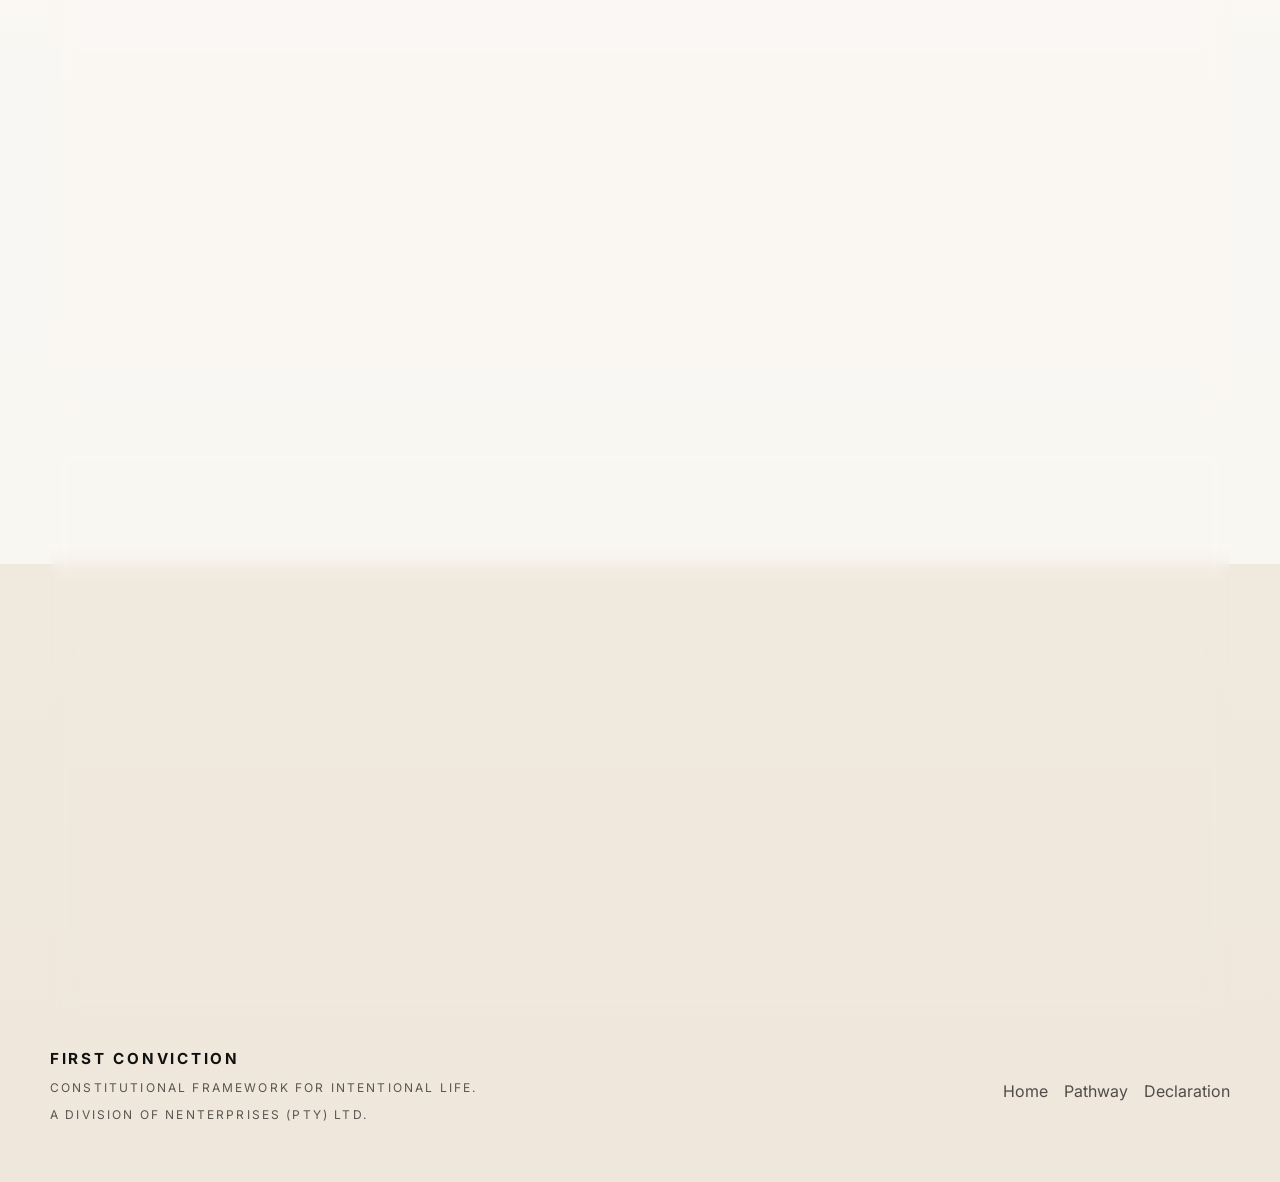
==== commit 08c37e08: "Refine footer attribution layout" ====
--- a/constitution.html
+++ b/constitution.html
@@ -147,7 +147,8 @@
     <footer class="site-footer">
       <div>
         <strong>First Conviction</strong>
-        <p>Constitutional framework for intentional life. A division of Nenterprises (Pty) Ltd.</p>
+        <p>Constitutional framework for intentional life.</p>
+        <p class="footer-attribution">A division of Nenterprises (Pty) Ltd.</p>
       </div>
       <div class="footer-links">
         <a href="index.html">Home</a>
--- a/styles.css
+++ b/styles.css
@@ -642,6 +642,14 @@
   color: rgba(17, 17, 17, 0.72);
 }
 
+.footer-attribution {
+  margin-top: 0.35rem;
+  font-size: 0.8rem;
+  letter-spacing: 0.01em;
+  text-transform: none;
+  white-space: nowrap;
+}
+
 .reveal {
   opacity: 0;
   transform: translateY(24px);
